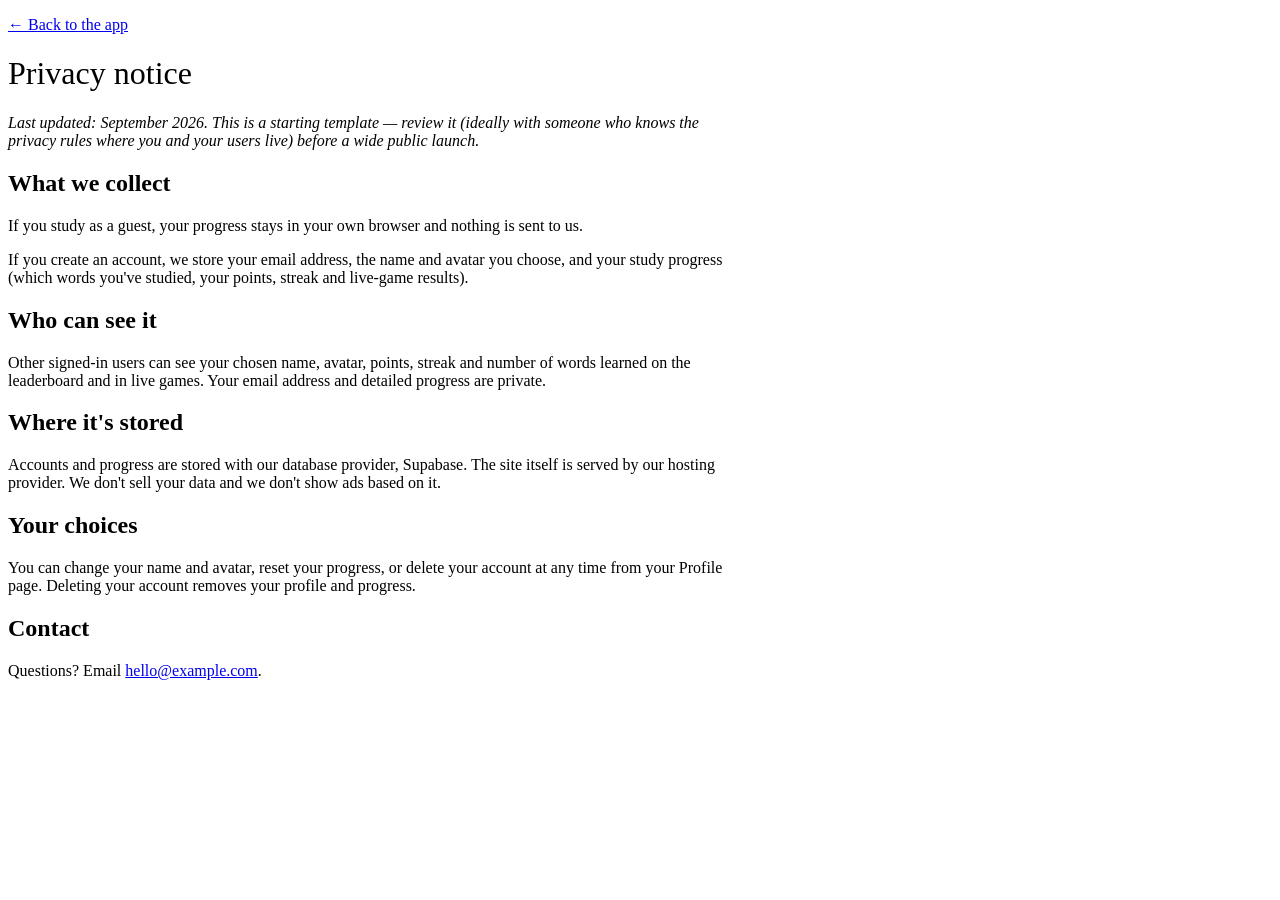
==== privacy.html @ 4c2ec528 "Add files via upload" ====
<!DOCTYPE html>
<html lang="en">
<head>
<meta charset="utf-8">
<meta name="viewport" content="width=device-width, initial-scale=1">
<title>Privacy notice — Petites Fiches</title>
<meta name="robots" content="noindex">
<link rel="icon" href="/assets/icon.svg" type="image/svg+xml">
<link rel="stylesheet" href="/assets/app.css">
</head>
<body>
<main class="wrap" style="max-width:720px">
<p><a class="back" href="/">← Back to the app</a></p>
<h1 style="font-family:var(--f-word);font-weight:400">Privacy notice</h1>
<p><em>Last updated: <span id="upd">September 2026</span>. This is a starting template — review it (ideally with someone who knows the privacy rules where you and your users live) before a wide public launch.</em></p>

<h2>What we collect</h2>
<p>If you study as a guest, your progress stays in your own browser and nothing is sent to us.</p>
<p>If you create an account, we store your email address, the name and avatar you choose, and your study progress (which words you've studied, your points, streak and live-game results).</p>

<h2>Who can see it</h2>
<p>Other signed-in users can see your chosen name, avatar, points, streak and number of words learned on the leaderboard and in live games. Your email address and detailed progress are private.</p>

<h2>Where it's stored</h2>
<p>Accounts and progress are stored with our database provider, Supabase. The site itself is served by our hosting provider. We don't sell your data and we don't show ads based on it.</p>

<h2>Your choices</h2>
<p>You can change your name and avatar, reset your progress, or delete your account at any time from your Profile page. Deleting your account removes your profile and progress.</p>

<h2>Contact</h2>
<p>Questions? Email <a id="mail" href="mailto:hello@example.com">hello@example.com</a>.</p>
</main>
<script src="/assets/config.js"></script>
<script>
  (function(){ var c=window.APP_CONFIG||{}; if(c.contactEmail){ var m=document.getElementById('mail'); m.href='mailto:'+c.contactEmail; m.textContent=c.contactEmail; }
  if(c.appName){ document.title='Privacy notice — '+c.appName; } })();
</script>
</body>
</html>
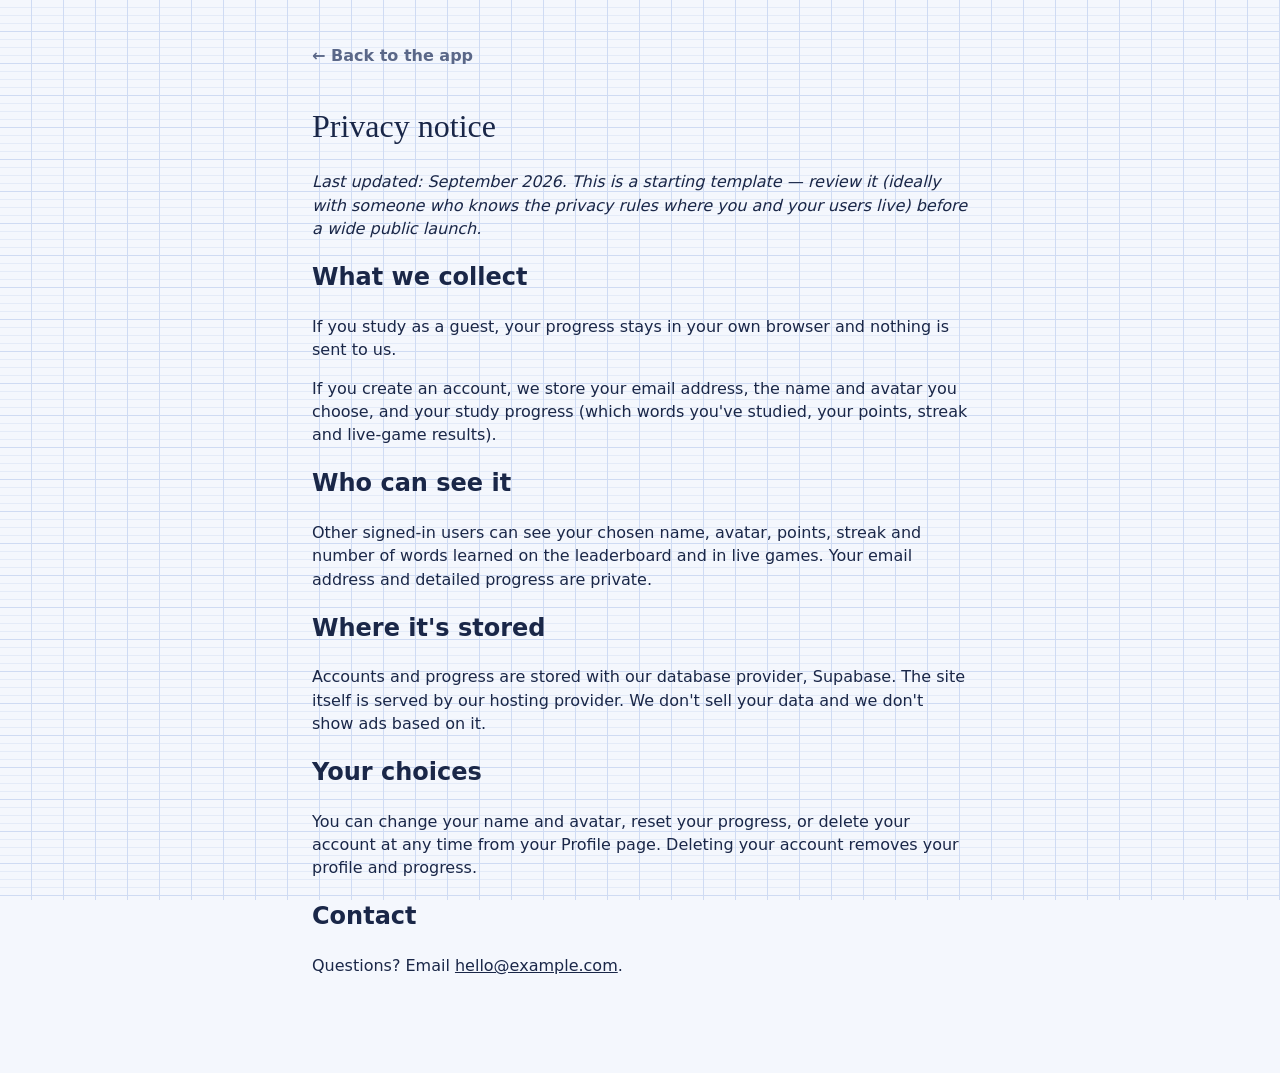
==== commit 3cfe0649: "Add files via upload" ====
--- a/privacy.html
+++ b/privacy.html
@@ -5,8 +5,8 @@
 <meta name="viewport" content="width=device-width, initial-scale=1">
 <title>Privacy notice — Petites Fiches</title>
 <meta name="robots" content="noindex">
-<link rel="icon" href="/assets/icon.svg" type="image/svg+xml">
-<link rel="stylesheet" href="/assets/app.css">
+<link rel="icon" href="/icon.svg" type="image/svg+xml">
+<link rel="stylesheet" href="/app.css">
 </head>
 <body>
 <main class="wrap" style="max-width:720px">
@@ -30,7 +30,7 @@
 <h2>Contact</h2>
 <p>Questions? Email <a id="mail" href="mailto:hello@example.com">hello@example.com</a>.</p>
 </main>
-<script src="/assets/config.js"></script>
+<script src="/config.js"></script>
 <script>
   (function(){ var c=window.APP_CONFIG||{}; if(c.contactEmail){ var m=document.getElementById('mail'); m.href='mailto:'+c.contactEmail; m.textContent=c.contactEmail; }
   if(c.appName){ document.title='Privacy notice — '+c.appName; } })();
--- a/app.css
+++ b/app.css
@@ -0,0 +1,279 @@
+:root{
+  --paper:#F4F7FD; --line:#D3DEF4; --line-strong:#B7C8EC; --bg-fine:#E4EBF8; --bg-bold:#CFDBF3; --margin:#E2505A;
+  --card:#FFFFFF; --ink:#1A2748; --ink-soft:#5A6788; --ink-faint:#8D98B4;
+  --masc:#2447C4; --fem:#D5344C; --plur:#7449C4; --good:#16895E; --good-bg:#DDF3E9; --bad-bg:#FBE1E5;
+  --hl:#FFE14D; --hl-ink:#1A2748; --shadow:0 1px 0 rgba(26,39,72,.06), 0 8px 24px -12px rgba(26,39,72,.25);
+  --f-ui:"Bricolage Grotesque", ui-sans-serif, system-ui, -apple-system, "Segoe UI", sans-serif;
+  --f-word:"Young Serif", Georgia, "Times New Roman", serif;
+  --f-hand:"Caveat", "Segoe Print", "Bradley Hand", cursive;
+  box-sizing:border-box; padding-top:env(safe-area-inset-top,0px); padding-bottom:env(safe-area-inset-bottom,0px);
+  color-scheme:light;
+}
+@media (prefers-color-scheme: dark){
+  :root:not([data-theme="light"]){
+    --paper:#0E1630; --line:#18234A; --line-strong:#223063; --bg-fine:#131C3A; --bg-bold:#1A2550; --margin:#FF6B74;
+    --card:#16213F; --ink:#E7ECFA; --ink-soft:#A9B4D3; --ink-faint:#6F7CA3;
+    --masc:#86A3FF; --fem:#FF8597; --plur:#BFA3FF; --good:#4CD39A; --good-bg:#15392F; --bad-bg:#43202A;
+    --hl:#F2D33D; --hl-ink:#1A2748; --shadow:0 10px 30px -14px rgba(0,0,0,.7); color-scheme:dark;
+  }
+}
+:root[data-theme="dark"]{
+  --paper:#0E1630; --line:#18234A; --line-strong:#223063; --bg-fine:#131C3A; --bg-bold:#1A2550; --margin:#FF6B74;
+  --card:#16213F; --ink:#E7ECFA; --ink-soft:#A9B4D3; --ink-faint:#6F7CA3;
+  --masc:#86A3FF; --fem:#FF8597; --plur:#BFA3FF; --good:#4CD39A; --good-bg:#15392F; --bad-bg:#43202A;
+  --hl:#F2D33D; --hl-ink:#1A2748; --shadow:0 10px 30px -14px rgba(0,0,0,.7); color-scheme:dark;
+}
+*,*::before,*::after{box-sizing:inherit}
+html{scroll-padding-top:env(safe-area-inset-top,0px)}
+body{
+  margin:0; font-family:var(--f-ui); color:var(--ink); background-color:var(--paper);
+  /* Seyès ruling: the grid on every French school notebook */
+  background-image:
+    linear-gradient(90deg, transparent 0, transparent calc(100% - 1px), var(--bg-bold) calc(100% - 1px)),
+    repeating-linear-gradient(0deg, var(--bg-bold) 0 1px, transparent 1px 32px),
+    repeating-linear-gradient(0deg, var(--bg-fine) 0 1px, transparent 1px 8px);
+  background-size:32px 32px, 100% 32px, 100% 8px;
+  background-attachment:fixed; min-height:100vh; line-height:1.45; -webkit-font-smoothing:antialiased;
+}
+button{font:inherit;color:inherit;cursor:pointer}
+:focus-visible{outline:3px solid var(--masc);outline-offset:2px;border-radius:6px}
+a{color:inherit}
+.wrap{max-width:1040px;margin:0 auto;padding:20px 20px 64px}
+@media (min-width:720px){.wrap{padding:28px 32px 80px}}
+
+/* ---------- Top bar ---------- */
+.top{display:flex;align-items:center;gap:12px;margin-bottom:28px}
+.brand{display:flex;align-items:baseline;gap:10px;text-decoration:none}
+.brand b{font-family:var(--f-word);font-weight:400;font-size:26px;letter-spacing:-.01em;white-space:nowrap}
+@media (max-width:420px){.brand b{font-size:21px}.top{gap:8px}.pill{padding:6px 9px;font-size:14px}}
+.brand span{font-family:var(--f-hand);font-size:22px;color:var(--margin);transform:rotate(-3deg);display:inline-block}
+.top .spacer{flex:1}
+.pill{display:inline-flex;align-items:center;gap:6px;padding:6px 12px;border-radius:999px;background:var(--card);box-shadow:var(--shadow);font-weight:600;font-size:15px;white-space:nowrap}
+.icon-btn{border:0;background:var(--card);box-shadow:var(--shadow);width:40px;height:40px;border-radius:12px;display:grid;place-items:center;font-size:18px}
+
+/* ---------- Home ---------- */
+.hello{display:grid;gap:18px;margin-bottom:36px}
+@media (min-width:820px){.hello{grid-template-columns:1.3fr 1fr;align-items:end}}
+.hello h1{font-family:var(--f-word);font-weight:400;font-size:clamp(34px,6vw,56px);line-height:1.05;margin:0;letter-spacing:-.02em}
+.hello p{margin:10px 0 0;color:var(--ink-soft);font-size:17px;max-width:46ch}
+.today{background:var(--card);border-radius:18px;box-shadow:var(--shadow);padding:18px 20px;position:relative;overflow:hidden}
+.today::before{content:"";position:absolute;left:44px;top:0;bottom:0;width:2px;background:var(--margin);opacity:.55}
+.today .row{display:flex;justify-content:space-between;align-items:baseline;padding-left:40px}
+.today .big{font-family:var(--f-word);font-size:30px}
+.today small{color:var(--ink-soft);font-size:14px}
+.goal{height:10px;border-radius:99px;background:var(--line);margin:12px 0 16px 40px;overflow:hidden}
+.goal i{display:block;height:100%;background:var(--hl);border-radius:99px;transition:width .5s}
+.cta{display:flex;align-items:center;justify-content:center;gap:10px;width:100%;border:0;border-radius:14px;padding:14px 18px;font-weight:800;font-size:17px;background:var(--ink);color:var(--paper);text-decoration:none}
+.cta:disabled{opacity:.45;cursor:default}
+.cta.alt{background:var(--hl);color:var(--hl-ink)}
+.today .cta{margin-left:40px;width:calc(100% - 40px)}
+
+.search{display:flex;gap:10px;align-items:center;background:var(--card);border-radius:14px;box-shadow:var(--shadow);padding:4px 6px 4px 14px;margin-bottom:28px}
+.search input{flex:1;border:0;background:transparent;font:inherit;font-size:16px;color:var(--ink);padding:10px 0;min-width:0}
+.search input:focus{outline:none}
+.search:focus-within{outline:3px solid var(--masc);outline-offset:2px}
+.results{margin:-14px 0 28px}
+
+.group{margin-bottom:34px}
+.group h2{font-family:var(--f-hand);font-weight:700;font-size:30px;color:var(--margin);margin:0 0 10px;line-height:1}
+.grid{display:grid;grid-template-columns:repeat(2,minmax(0,1fr));gap:14px}
+@media (min-width:640px){.grid{grid-template-columns:repeat(3,minmax(0,1fr))}}
+@media (min-width:920px){.grid{grid-template-columns:repeat(4,minmax(0,1fr))}}
+/* Category tile = a "fiche bristol" index card: red header rule, blue lines */
+.fiche{position:relative;display:flex;flex-direction:column;gap:6px;text-align:left;border:0;padding:14px 14px 14px;min-height:128px;border-radius:6px;text-decoration:none;
+  background:var(--card) repeating-linear-gradient(180deg, transparent 0 25px, var(--line) 25px 26px) 0 38px/100% calc(100% - 38px) no-repeat;
+  box-shadow:var(--shadow);transition:transform .15s ease}
+.fiche::before{content:"";position:absolute;left:0;right:0;top:38px;height:2px;background:var(--margin);opacity:.7}
+.fiche:hover{transform:translateY(-2px) rotate(-.4deg)}
+.fiche .em{font-size:22px;line-height:1;height:24px}
+.fiche .nm{font-weight:600;font-size:16px;line-height:1.2;margin-top:6px}
+.fiche .ct{font-size:13px;color:var(--ink-soft);margin-top:auto}
+.bar{height:5px;border-radius:9px;background:var(--line);overflow:hidden;display:flex}
+.bar i{display:block;height:100%}
+.bar .m{background:var(--good)} .bar .l{background:var(--hl)}
+.due{position:absolute;top:10px;right:10px;background:var(--hl);color:var(--hl-ink);font-size:12px;font-weight:800;padding:2px 8px;border-radius:99px}
+
+/* ---------- Deck page ---------- */
+.back{display:inline-flex;align-items:center;gap:6px;text-decoration:none;font-weight:600;color:var(--ink-soft);margin-bottom:14px}
+.deckhead{display:flex;gap:16px;align-items:center;margin-bottom:22px;flex-wrap:wrap}
+.deckhead .em{font-size:44px}
+.deckhead h1{font-family:var(--f-word);font-weight:400;font-size:clamp(30px,5vw,44px);margin:0;line-height:1.05}
+.deckhead p{margin:4px 0 0;color:var(--ink-soft)}
+.modes{display:grid;grid-template-columns:repeat(auto-fit,minmax(200px,1fr));gap:12px;margin-bottom:28px}
+.mode{border:0;background:var(--card);box-shadow:var(--shadow);border-radius:14px;padding:16px 18px;text-align:left;display:flex;gap:14px;align-items:center;text-decoration:none}
+.mode b{display:block;font-size:17px}
+.mode span{color:var(--ink-soft);font-size:14px}
+.mode .ic{font-size:26px}
+.legend{display:flex;gap:14px;flex-wrap:wrap;font-size:14px;color:var(--ink-soft);margin:0 0 12px}
+.legend i{display:inline-block;width:10px;height:10px;border-radius:50%;margin-right:6px;vertical-align:0}
+.list{background:var(--card);border-radius:14px;box-shadow:var(--shadow);overflow:hidden}
+.item{display:grid;grid-template-columns:36px 1fr auto;gap:10px;align-items:center;padding:10px 14px;border-top:1px solid var(--line)}
+.item:first-child{border-top:0}
+.item .fr{font-family:var(--f-word);font-size:18px;line-height:1.25}
+.item .en{color:var(--ink-soft);font-size:14px}
+.say{border:0;background:transparent;width:36px;height:36px;border-radius:10px;font-size:18px}
+.say:hover{background:var(--line)}
+.dot{width:10px;height:10px;border-radius:50%;background:var(--line-strong)}
+.dot.s1,.dot.s2,.dot.s3{background:var(--hl)} .dot.s4,.dot.s5{background:var(--good)}
+.g-m{color:var(--masc)} .g-f{color:var(--fem)} .g-pl,.g-mpl,.g-fpl{color:var(--plur)}
+.tag{font-family:var(--f-ui);font-size:12px;font-weight:600;padding:1px 7px;border-radius:99px;border:1.5px solid currentColor;margin-left:8px;vertical-align:3px;white-space:nowrap}
+
+/* ---------- Study ---------- */
+.study{max-width:620px;margin:0 auto}
+.studybar{display:flex;align-items:center;gap:12px;margin-bottom:18px}
+.progress{flex:1;height:10px;background:var(--card);border-radius:99px;overflow:hidden;box-shadow:inset 0 0 0 1px var(--line-strong)}
+.progress i{display:block;height:100%;background:var(--good);transition:width .35s}
+.toggle{display:inline-flex;background:var(--card);border-radius:10px;box-shadow:var(--shadow);padding:3px}
+.toggle button{border:0;background:transparent;padding:6px 10px;border-radius:8px;font-size:13px;font-weight:600;color:var(--ink-soft)}
+.toggle button[aria-pressed="true"]{background:var(--ink);color:var(--paper)}
+.stage{perspective:1400px;margin-bottom:18px}
+.card{position:relative;width:100%;aspect-ratio:5/3.4;min-height:260px;transform-style:preserve-3d;transition:transform .55s cubic-bezier(.3,.7,.2,1);cursor:pointer;border:0;padding:0;background:transparent;text-align:left}
+.card.flipped{transform:rotateY(180deg)}
+.face{position:absolute;inset:0;backface-visibility:hidden;-webkit-backface-visibility:hidden;border-radius:10px;box-shadow:var(--shadow);
+  background:var(--card) repeating-linear-gradient(180deg, transparent 0 31px, var(--line) 31px 32px) 0 64px/100% calc(100% - 64px) no-repeat;
+  display:flex;flex-direction:column;padding:18px 22px 20px 22px;overflow:hidden}
+.face::before{content:"";position:absolute;left:0;right:0;top:62px;height:2px;background:var(--margin);opacity:.7}
+.face.backside{transform:rotateY(180deg)}
+.face .meta{display:flex;justify-content:space-between;align-items:center;height:30px;font-size:14px;color:var(--ink-soft)}
+.face .main{flex:1;display:flex;flex-direction:column;justify-content:center;align-items:center;text-align:center;gap:8px;padding:10px 4px}
+.face .word{font-family:var(--f-word);font-size:clamp(28px,6.5vw,46px);line-height:1.12;letter-spacing:-.01em;overflow-wrap:anywhere}
+.face .word.long{font-size:clamp(22px,4.6vw,32px)}
+.face .pron{font-family:var(--f-hand);font-size:24px;color:var(--ink-soft)}
+.face .note{font-family:var(--f-hand);font-size:24px;line-height:1.1;color:var(--margin);max-width:34ch}
+.face .sub{font-family:var(--f-word);font-size:18px;color:var(--ink-soft)}
+.face .hint{font-size:13px;color:var(--ink-faint)}
+.answer{display:grid;grid-template-columns:1fr 1fr;gap:12px}
+.answer button{border:0;border-radius:14px;padding:16px 10px;font-weight:800;font-size:17px;box-shadow:var(--shadow)}
+.again{background:var(--card)} .gotit{background:var(--good);color:#fff}
+.kbd{font-size:12px;color:var(--ink-faint);text-align:center;margin-top:14px}
+@media (hover:none){.kbd{display:none}}
+.opts{display:grid;gap:10px}
+.opt{border:0;background:var(--card);box-shadow:var(--shadow);border-radius:14px;padding:15px 18px;text-align:left;font-size:17px;font-weight:600;display:flex;gap:12px;align-items:center}
+.opt .k{display:inline-grid;place-items:center;width:26px;height:26px;border-radius:8px;background:var(--line);font-size:13px;flex:none}
+.opt.right{background:var(--good-bg);box-shadow:inset 0 0 0 2px var(--good)}
+.opt.wrong{background:var(--bad-bg);box-shadow:inset 0 0 0 2px var(--fem)}
+.opt:disabled{cursor:default}
+.qcard{background:var(--card);border-radius:10px;box-shadow:var(--shadow);padding:26px 20px;text-align:center;margin-bottom:16px;position:relative}
+.qcard .word{font-family:var(--f-word);font-size:clamp(28px,6vw,42px);line-height:1.15}
+.next{margin-top:14px}
+
+/* ---------- Done ---------- */
+.done{text-align:center;max-width:520px;margin:30px auto 0}
+.done h1{font-family:var(--f-word);font-weight:400;font-size:clamp(38px,8vw,60px);margin:0 0 8px;line-height:1}
+.done .scrawl{font-family:var(--f-hand);font-size:30px;color:var(--margin);transform:rotate(-4deg);display:inline-block;margin-bottom:18px}
+.stats{display:grid;grid-template-columns:repeat(3,1fr);gap:10px;margin:22px 0}
+.stat{background:var(--card);border-radius:14px;box-shadow:var(--shadow);padding:14px 8px}
+.stat b{display:block;font-family:var(--f-word);font-size:28px;font-weight:400}
+.stat span{font-size:13px;color:var(--ink-soft)}
+.btns{display:grid;gap:10px}
+.empty{background:var(--card);border-radius:14px;box-shadow:var(--shadow);padding:28px;text-align:center}
+.empty p{color:var(--ink-soft)}
+#confetti{position:fixed;inset:0;pointer-events:none;z-index:50}
+.toast{position:fixed;left:50%;bottom:calc(20px + env(safe-area-inset-bottom,0px));transform:translateX(-50%);background:var(--ink);color:var(--paper);padding:10px 16px;border-radius:12px;font-weight:600;z-index:60;box-shadow:var(--shadow)}
+.foot{margin-top:40px;font-size:13px;color:var(--ink-faint);display:flex;gap:16px;flex-wrap:wrap}
+.linkbtn{border:0;background:none;padding:0;text-decoration:underline;color:var(--ink-faint);font-size:13px}
+@media (prefers-reduced-motion:reduce){
+  .card{transition:none} .fiche{transition:none} .fiche:hover{transform:none}
+  .card.flipped{transform:none} .card.flipped .face.front{visibility:hidden} .card.flipped .face.backside{transform:none}
+}
+
+/* ---------- v2: account, word of the day, profile, leaderboard, live game ---------- */
+.nav{display:flex;gap:6px;flex-wrap:wrap;margin:-8px 0 26px}
+.nav a{text-decoration:none;font-weight:600;font-size:15px;padding:7px 14px;border-radius:99px;color:var(--ink-soft);background:transparent}
+.nav a[aria-current="page"]{background:var(--ink);color:var(--paper)}
+.nav a.live{background:var(--hl);color:var(--hl-ink)}
+.avatar{width:36px;height:36px;border-radius:50%;flex:none;display:inline-grid;place-items:center;font-size:20px;line-height:1;background:var(--line)}
+.avatar.lg{width:72px;height:72px;font-size:40px}
+.me-btn{border:0;background:var(--card);box-shadow:var(--shadow);border-radius:99px;padding:2px;display:grid;place-items:center;text-decoration:none}
+.me-btn .avatar{width:36px;height:36px}
+.wotd{position:relative;background:var(--card);border-radius:10px;box-shadow:var(--shadow);padding:18px 20px 18px 64px;margin-bottom:28px;overflow:hidden}
+.wotd::before{content:"";position:absolute;left:48px;top:0;bottom:0;width:2px;background:var(--margin);opacity:.55}
+.wotd .lbl{position:absolute;left:14px;top:18px;writing-mode:vertical-rl;transform:rotate(180deg);font-family:var(--f-hand);font-size:20px;color:var(--margin);line-height:1}
+.wotd .w{font-family:var(--f-word);font-size:clamp(28px,5vw,40px);line-height:1.1;margin:0}
+.wotd .m{color:var(--ink-soft);font-size:17px;margin:4px 0 0}
+.wotd .n{font-family:var(--f-hand);font-size:22px;color:var(--margin);margin:6px 0 0;line-height:1.1}
+.wotd .acts{display:flex;gap:10px;margin-top:14px;flex-wrap:wrap}
+.chip-btn{border:0;background:var(--line);color:var(--ink);border-radius:99px;padding:8px 14px;font-weight:600;font-size:14px;text-decoration:none}
+.account-note{font-size:14px;color:var(--ink-soft);margin:6px 0 0}
+.sync{font-size:13px;color:var(--ink-faint)}
+.panel{background:var(--card);border-radius:14px;box-shadow:var(--shadow);padding:20px}
+.panel h2{font-family:var(--f-word);font-weight:400;font-size:26px;margin:0 0 6px}
+.panel p{color:var(--ink-soft);margin:0 0 14px}
+.two{display:grid;gap:16px}
+@media (min-width:760px){.two{grid-template-columns:1fr 1fr}}
+.field{display:grid;gap:6px;margin-bottom:12px;font-weight:600;font-size:14px}
+.field select,.field input{font:inherit;font-size:16px;padding:11px 12px;border-radius:10px;border:1.5px solid var(--line-strong);background:var(--paper);color:var(--ink)}
+.code-in{text-transform:uppercase;letter-spacing:.3em;font-size:26px!important;text-align:center;font-weight:800}
+.err{color:var(--fem);font-weight:600;font-size:14px;min-height:20px;margin:6px 0 0}
+.profile-head{display:flex;gap:18px;align-items:center;margin-bottom:22px}
+.profile-head h1{font-family:var(--f-word);font-weight:400;font-size:clamp(30px,5vw,44px);margin:0;line-height:1.05}
+.statgrid .stat{padding:14px 16px}
+.statgrid{display:grid;grid-template-columns:repeat(2,1fr);gap:10px;margin-bottom:24px}
+@media (min-width:700px){.statgrid{grid-template-columns:repeat(4,1fr)}}
+.goalpick{display:flex;gap:8px;flex-wrap:wrap}
+.goalpick button{border:0;border-radius:10px;padding:8px 14px;font-weight:700;background:var(--line)}
+.goalpick button[aria-pressed="true"]{background:var(--ink);color:var(--paper)}
+.gprog{display:grid;grid-template-columns:140px 1fr 56px;gap:12px;align-items:center;padding:8px 0;font-size:15px}
+.gprog .bar{height:8px}
+.board{background:var(--card);border-radius:14px;box-shadow:var(--shadow);overflow:hidden}
+.brow{display:grid;grid-template-columns:40px 40px 1fr auto;gap:12px;align-items:center;padding:12px 16px;border-top:1px solid var(--line)}
+.brow:first-child{border-top:0}
+.brow.me{background:color-mix(in srgb, var(--hl) 22%, var(--card))}
+.brow .rk{font-family:var(--f-word);font-size:22px;text-align:center}
+.brow .nm{font-weight:700;overflow:hidden;text-overflow:ellipsis;white-space:nowrap}
+.brow .sub{font-size:13px;color:var(--ink-soft);font-weight:400}
+.brow .pts{font-family:var(--f-word);font-size:22px}
+/* live game */
+.bigcode{font-family:var(--f-word);font-size:clamp(54px,14vw,96px);letter-spacing:.12em;line-height:1;text-align:center;margin:8px 0}
+.lobby-players{display:flex;flex-wrap:wrap;gap:10px;justify-content:center;margin:18px 0}
+.pchip{display:flex;align-items:center;gap:8px;background:var(--card);box-shadow:var(--shadow);border-radius:99px;padding:4px 14px 4px 4px;font-weight:700}
+.pchip .avatar{width:30px;height:30px}
+.timer{height:12px;border-radius:99px;background:var(--line);overflow:hidden;margin:10px 0 16px}
+.timer i{display:block;height:100%;background:var(--hl);transition:width .25s linear}
+.kgrid{display:grid;grid-template-columns:1fr 1fr;gap:10px}
+.kopt{border:0;border-radius:14px;padding:18px 14px;min-height:92px;font-weight:800;font-size:18px;color:#fff;text-align:left;display:flex;gap:10px;align-items:center;box-shadow:var(--shadow)}
+.kopt .shape{font-size:22px;flex:none}
+.k0{background:#2447C4}.k1{background:#D5344C}.k2{background:#B8860B}.k3{background:#16895E}
+.kopt[disabled]{opacity:.35;cursor:default}
+.kopt.pick{opacity:1;outline:4px solid var(--ink);outline-offset:2px}
+.kopt.correct{opacity:1}
+.center{text-align:center}
+.result-big{font-family:var(--f-word);font-size:clamp(40px,9vw,64px);line-height:1;margin:10px 0}
+.podium{display:grid;grid-template-columns:1fr 1fr 1fr;gap:10px;align-items:end;margin:24px 0}
+.pod{background:var(--card);box-shadow:var(--shadow);border-radius:12px 12px 4px 4px;padding:12px 8px;text-align:center}
+.pod .avatar{width:48px;height:48px}
+.pod b{display:block;margin-top:6px;overflow:hidden;text-overflow:ellipsis;white-space:nowrap}
+.pod .p1{min-height:160px}
+.pod.first{min-height:170px;border-top:6px solid var(--hl)} .pod.second{min-height:135px;border-top:6px solid var(--line-strong)} .pod.third{min-height:110px;border-top:6px solid var(--margin)}
+
+/* ---------- website additions ---------- */
+.login-btn{border:0;background:var(--ink);color:var(--paper);border-radius:99px;padding:9px 16px;font-weight:700;text-decoration:none;white-space:nowrap}
+.auth{max-width:440px;margin:10px auto 0}
+.auth h1{font-family:var(--f-word);font-weight:400;font-size:clamp(32px,6vw,44px);margin:0 0 6px;line-height:1.05}
+.auth .lead{color:var(--ink-soft);margin:0 0 20px}
+.auth .panel{padding:22px}
+.auth .alt-link{text-align:center;margin:16px 0 0;color:var(--ink-soft);font-size:15px}
+.auth .alt-link a{font-weight:700;color:var(--ink)}
+.divider{display:flex;align-items:center;gap:10px;color:var(--ink-faint);font-size:13px;margin:16px 0}
+.divider::before,.divider::after{content:"";flex:1;height:1px;background:var(--line-strong)}
+.google{display:flex;align-items:center;justify-content:center;gap:10px;width:100%;border:1.5px solid var(--line-strong);background:var(--card);border-radius:14px;padding:12px;font-weight:700;font-size:16px}
+.ok{color:var(--good);font-weight:600;font-size:14px;min-height:20px;margin:6px 0 0}
+.banner{background:var(--hl);color:var(--hl-ink);border-radius:12px;padding:12px 16px;margin:0 0 22px;font-weight:600;font-size:15px}
+.banner a{color:inherit}
+.emoji-pick{display:flex;flex-wrap:wrap;gap:6px}
+.emoji-pick button{border:0;width:44px;height:44px;border-radius:12px;background:var(--line);font-size:22px}
+.emoji-pick button[aria-pressed="true"]{outline:3px solid var(--ink);outline-offset:1px;background:var(--card)}
+.danger{border:0;background:transparent;color:var(--fem);font-weight:700;padding:0;text-decoration:underline}
+.gate{max-width:520px;margin:10px auto;text-align:center}
+.gate .panel p{margin-bottom:18px}
+.sitefoot{margin-top:48px;padding-top:18px;border-top:1px solid var(--line-strong);font-size:13px;color:var(--ink-faint);display:flex;gap:18px;flex-wrap:wrap}
+.sitefoot a{color:inherit}
+.share-row{display:flex;gap:10px;flex-wrap:wrap;justify-content:center;margin-top:6px}
+.nav{flex-wrap:nowrap;overflow-x:auto;scrollbar-width:none}
+.nav::-webkit-scrollbar{display:none}
+.nav a{white-space:nowrap}
+@media (max-width:460px){
+  .top{gap:6px}.brand b{font-size:20px}.brand span{display:none}
+  .pill{padding:5px 9px;font-size:13px}.icon-btn{width:34px;height:34px;font-size:16px}
+  .me-btn .avatar{width:34px;height:34px}.login-btn{padding:8px 12px;font-size:14px}
+}
